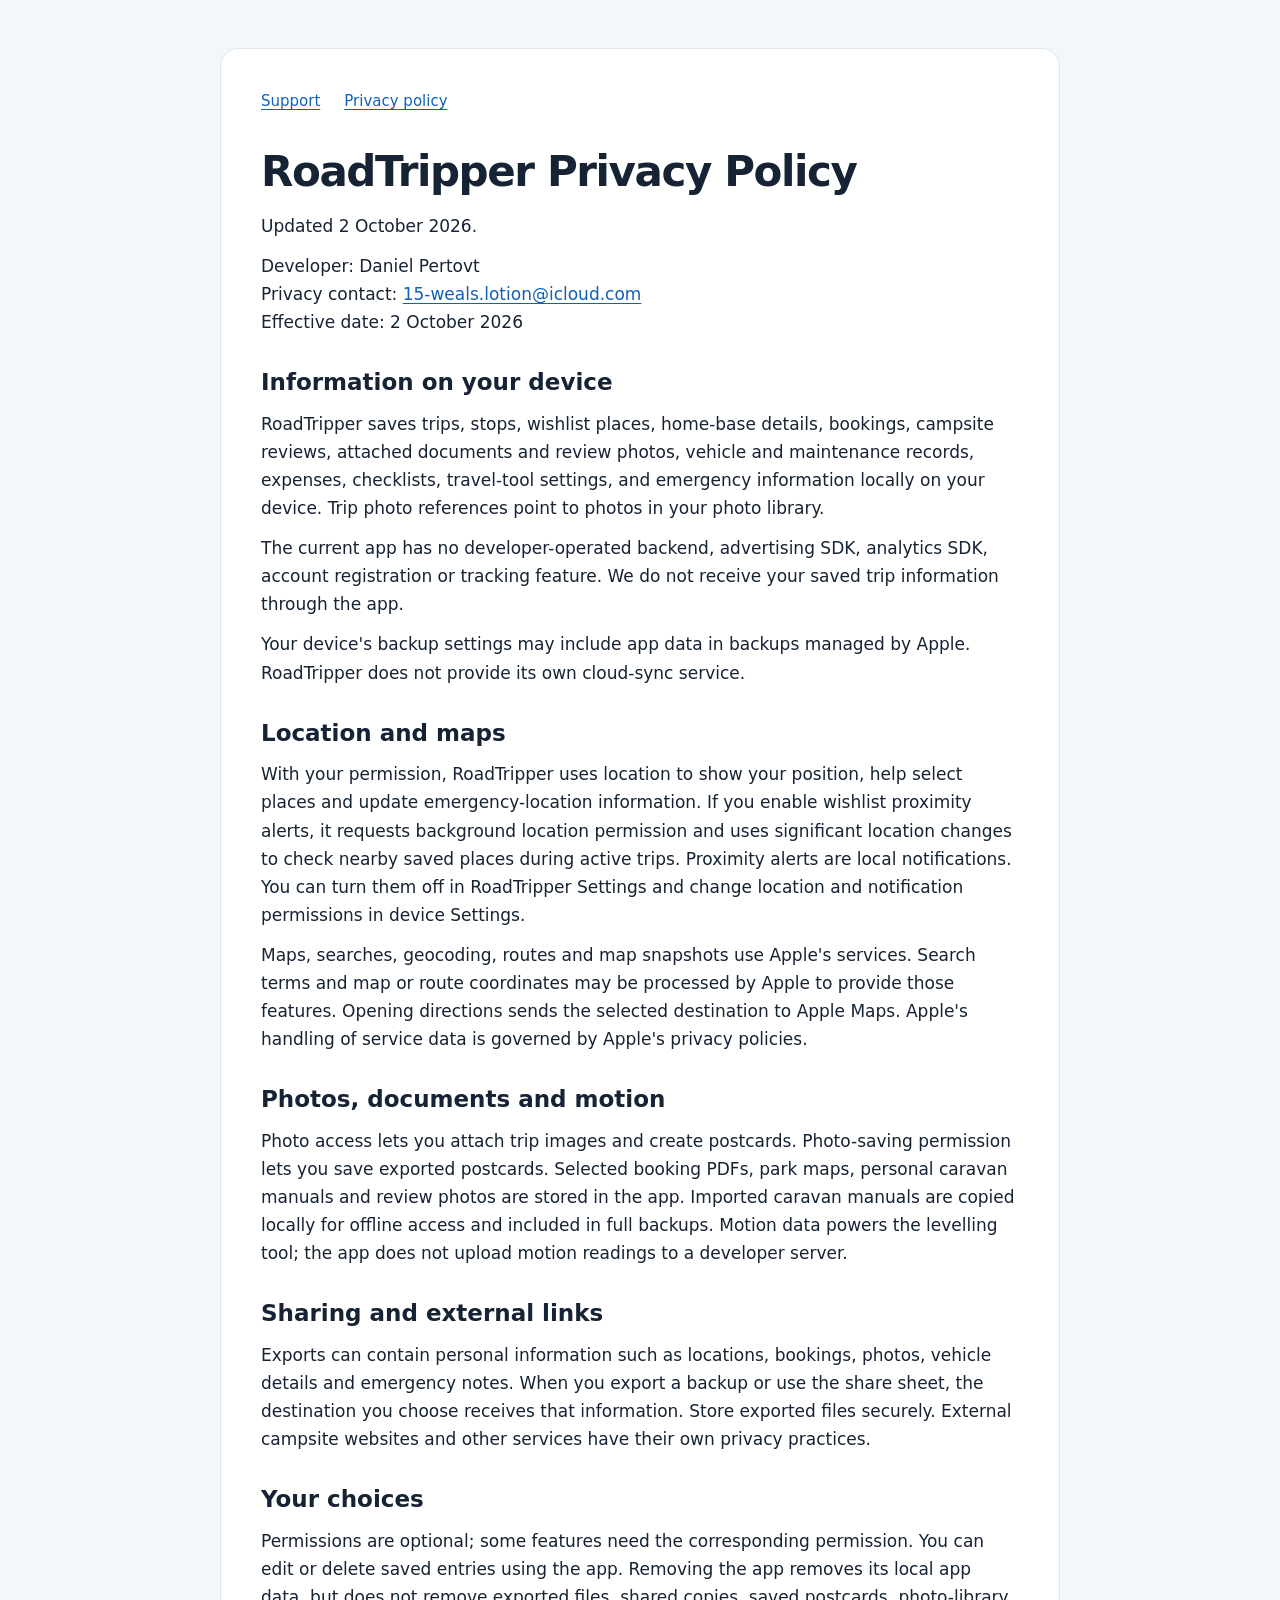
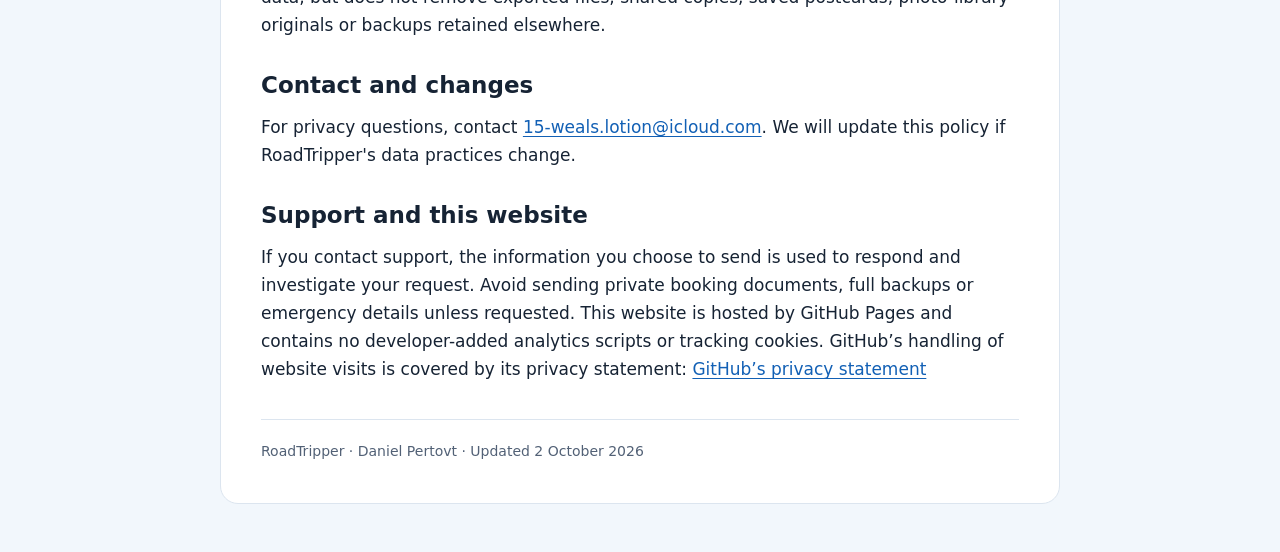
==== privacy.html @ fd76bce9 "Publish RoadTripper support and privacy pages" ====
<!doctype html>
<html lang="en-AU"><head><meta charset="utf-8"><meta name="viewport" content="width=device-width,initial-scale=1"><title>Privacy Policy | RoadTripper</title><link rel="stylesheet" href="site.css"></head><body><main><nav aria-label="Site navigation"><a href="./">Support</a><a href="privacy.html">Privacy policy</a></nav>
<h1>RoadTripper Privacy Policy</h1>
<p>Updated 2 October 2026.</p>
<p>Developer: Daniel Pertovt<br>Privacy contact: <a href="mailto:15-weals.lotion@icloud.com">15-weals.lotion@icloud.com</a><br>Effective date: 2 October 2026</p>
<h2>Information on your device</h2>
<p>RoadTripper saves trips, stops, wishlist places, home-base details, bookings, campsite reviews, attached documents and review photos, vehicle and maintenance records, expenses, checklists, travel-tool settings, and emergency information locally on your device. Trip photo references point to photos in your photo library.</p>
<p>The current app has no developer-operated backend, advertising SDK, analytics SDK, account registration or tracking feature. We do not receive your saved trip information through the app.</p>
<p>Your device&#x27;s backup settings may include app data in backups managed by Apple. RoadTripper does not provide its own cloud-sync service.</p>
<h2>Location and maps</h2>
<p>With your permission, RoadTripper uses location to show your position, help select places and update emergency-location information. If you enable wishlist proximity alerts, it requests background location permission and uses significant location changes to check nearby saved places during active trips. Proximity alerts are local notifications. You can turn them off in RoadTripper Settings and change location and notification permissions in device Settings.</p>
<p>Maps, searches, geocoding, routes and map snapshots use Apple&#x27;s services. Search terms and map or route coordinates may be processed by Apple to provide those features. Opening directions sends the selected destination to Apple Maps. Apple&#x27;s handling of service data is governed by Apple&#x27;s privacy policies.</p>
<h2>Photos, documents and motion</h2>
<p>Photo access lets you attach trip images and create postcards. Photo-saving permission lets you save exported postcards. Selected booking PDFs, park maps, personal caravan manuals and review photos are stored in the app. Imported caravan manuals are copied locally for offline access and included in full backups. Motion data powers the levelling tool; the app does not upload motion readings to a developer server.</p>
<h2>Sharing and external links</h2>
<p>Exports can contain personal information such as locations, bookings, photos, vehicle details and emergency notes. When you export a backup or use the share sheet, the destination you choose receives that information. Store exported files securely. External campsite websites and other services have their own privacy practices.</p>
<h2>Your choices</h2>
<p>Permissions are optional; some features need the corresponding permission. You can edit or delete saved entries using the app. Removing the app removes its local app data, but does not remove exported files, shared copies, saved postcards, photo-library originals or backups retained elsewhere.</p>
<h2>Contact and changes</h2>
<p>For privacy questions, contact <a href="mailto:15-weals.lotion@icloud.com">15-weals.lotion@icloud.com</a>. We will update this policy if RoadTripper&#x27;s data practices change.</p>
<h2>Support and this website</h2>
<p>If you contact support, the information you choose to send is used to respond and investigate your request. Avoid sending private booking documents, full backups or emergency details unless requested. This website is hosted by GitHub Pages and contains no developer-added analytics scripts or tracking cookies. GitHub’s handling of website visits is covered by its privacy statement: <a href="https://docs.github.com/en/site-policy/privacy-policies/github-general-privacy-statement">GitHub’s privacy statement</a></p>
<footer>RoadTripper · Daniel Pertovt · Updated 2 October 2026</footer></main></body></html>
---- site.css ----
:root{color-scheme:light dark;--blue:#1260b5;--paper:#fff;--ink:#162334;--muted:#526176;--line:#dce5ef;--wash:#f2f7fc}*{box-sizing:border-box}body{margin:0;background:var(--wash);color:var(--ink);font:17px/1.65 system-ui,-apple-system,BlinkMacSystemFont,sans-serif}main{max-width:840px;margin:48px auto;padding:40px;background:var(--paper);border:1px solid var(--line);border-radius:18px}nav{display:flex;gap:24px;flex-wrap:wrap;font-size:15px}a{color:var(--blue);text-underline-offset:3px}h1{font-size:42px;line-height:1.15;margin:34px 0 16px;letter-spacing:-1.4px}h2{font-size:23px;margin:32px 0 10px;line-height:1.3}p,ul,ol{margin:12px 0}.lead{font-size:21px;color:var(--muted)}.small,footer{font-size:14px;color:var(--muted)}footer{margin-top:36px;padding-top:20px;border-top:1px solid var(--line)}.callout{padding:16px 20px;background:var(--wash);border-radius:10px}@media(max-width:600px){main{margin:16px;padding:24px}h1{font-size:34px}}@media(prefers-color-scheme:dark){:root{--blue:#79b8ff;--paper:#152031;--ink:#e9f0f8;--muted:#b1bfd1;--line:#324357;--wash:#0c1522}}
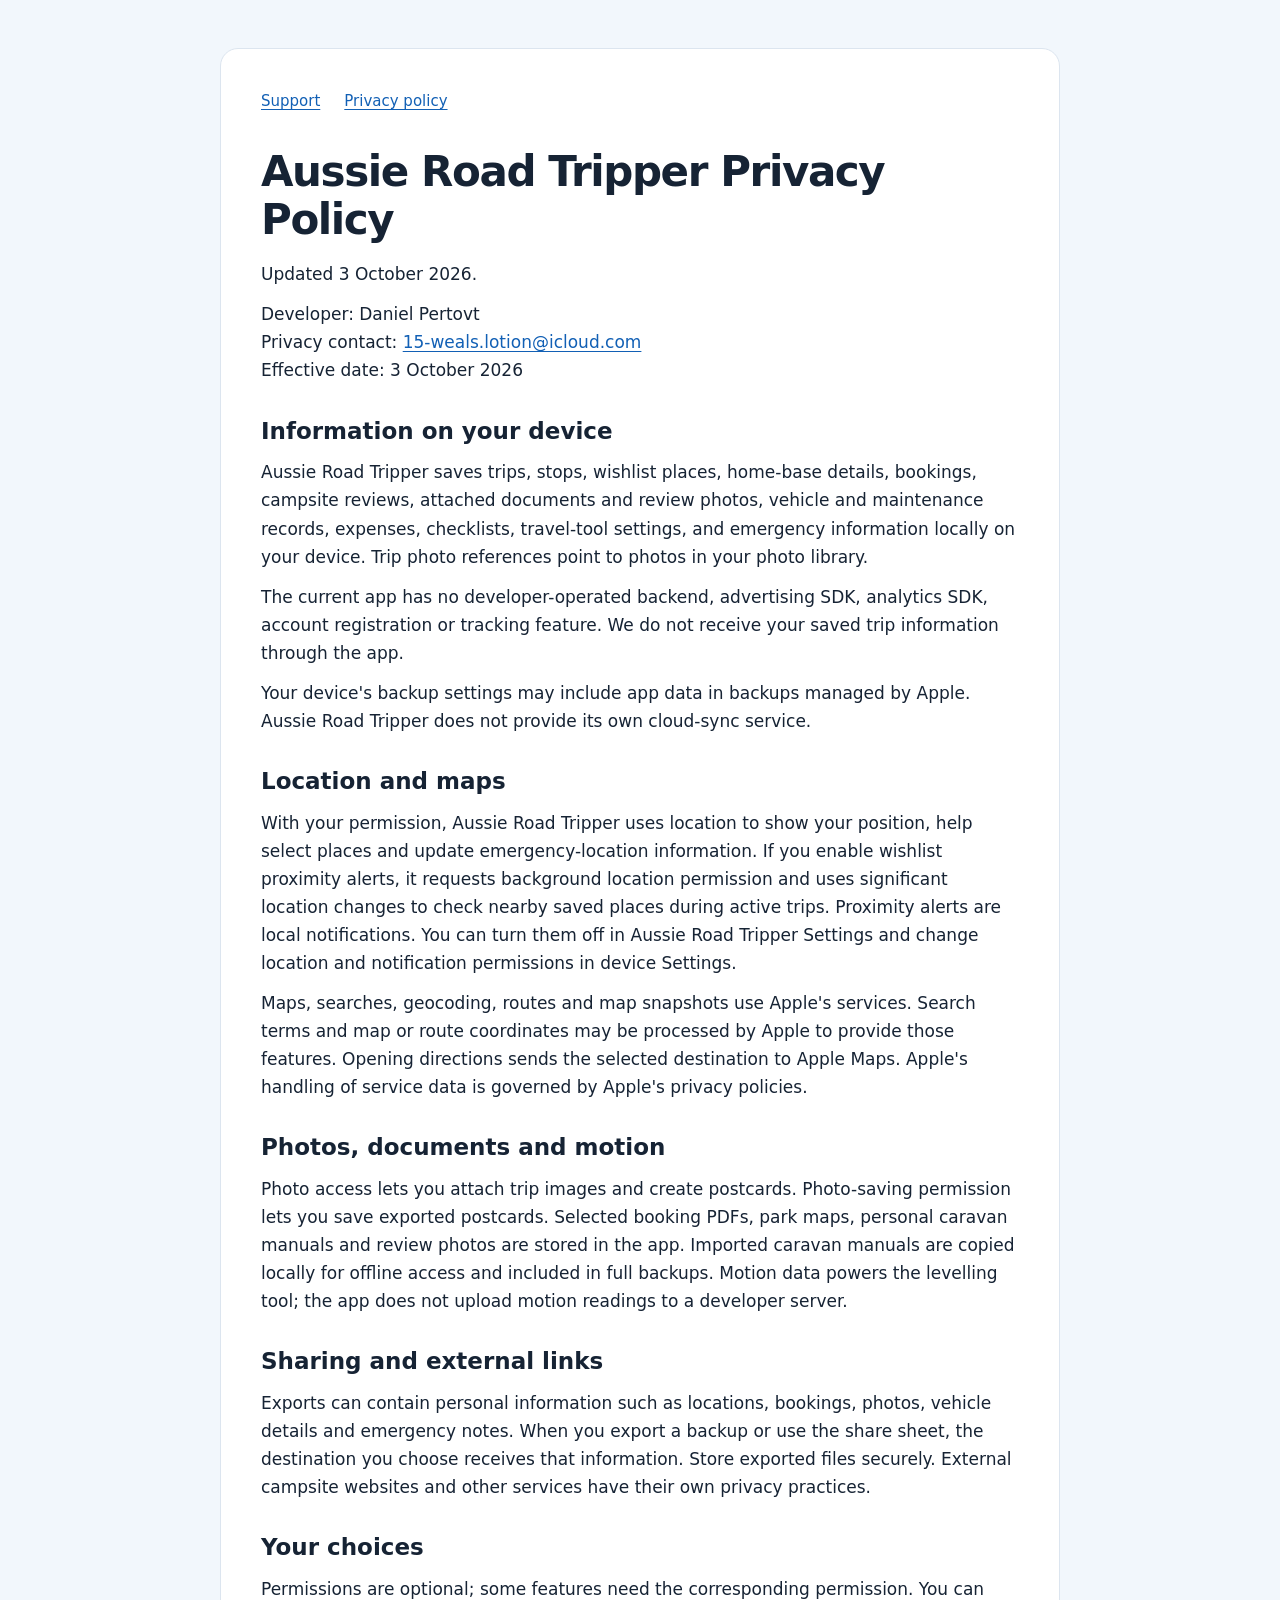
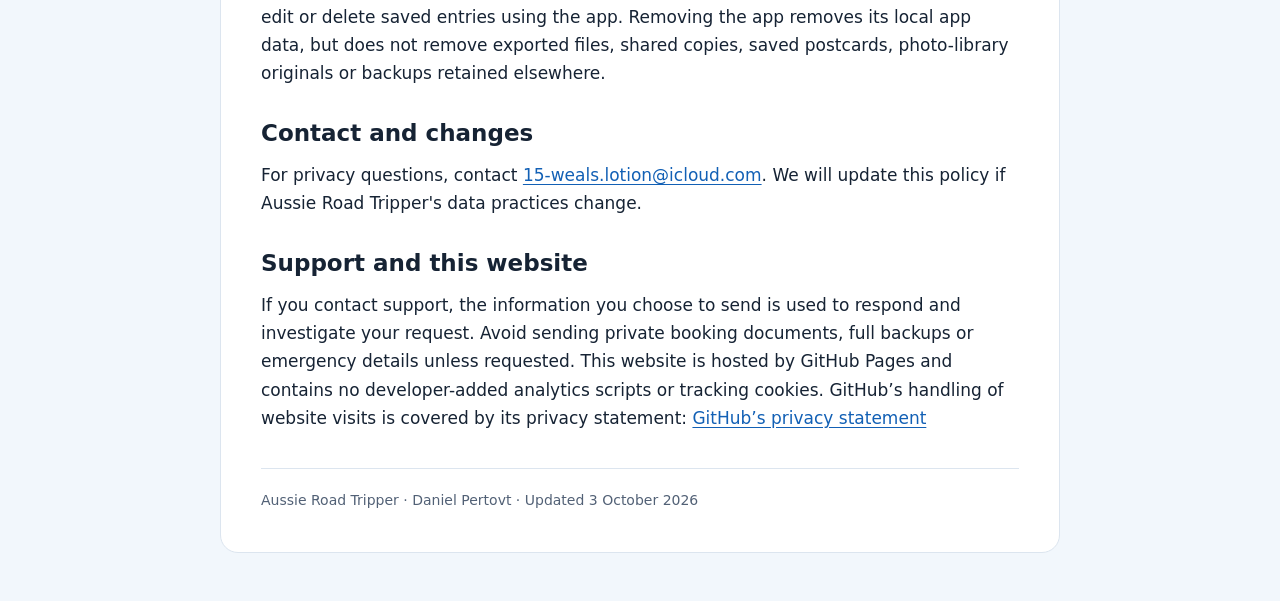
==== commit e72b710c: "Rename app to Aussie Road Tripper" ====
--- a/privacy.html
+++ b/privacy.html
@@ -1,14 +1,14 @@
 <!doctype html>
-<html lang="en-AU"><head><meta charset="utf-8"><meta name="viewport" content="width=device-width,initial-scale=1"><title>Privacy Policy | RoadTripper</title><link rel="stylesheet" href="site.css"></head><body><main><nav aria-label="Site navigation"><a href="./">Support</a><a href="privacy.html">Privacy policy</a></nav>
-<h1>RoadTripper Privacy Policy</h1>
-<p>Updated 2 October 2026.</p>
-<p>Developer: Daniel Pertovt<br>Privacy contact: <a href="mailto:15-weals.lotion@icloud.com">15-weals.lotion@icloud.com</a><br>Effective date: 2 October 2026</p>
+<html lang="en-AU"><head><meta charset="utf-8"><meta name="viewport" content="width=device-width,initial-scale=1"><title>Privacy Policy | Aussie Road Tripper</title><link rel="stylesheet" href="site.css"></head><body><main><nav aria-label="Site navigation"><a href="./">Support</a><a href="privacy.html">Privacy policy</a></nav>
+<h1>Aussie Road Tripper Privacy Policy</h1>
+<p>Updated 3 October 2026.</p>
+<p>Developer: Daniel Pertovt<br>Privacy contact: <a href="mailto:15-weals.lotion@icloud.com">15-weals.lotion@icloud.com</a><br>Effective date: 3 October 2026</p>
 <h2>Information on your device</h2>
-<p>RoadTripper saves trips, stops, wishlist places, home-base details, bookings, campsite reviews, attached documents and review photos, vehicle and maintenance records, expenses, checklists, travel-tool settings, and emergency information locally on your device. Trip photo references point to photos in your photo library.</p>
+<p>Aussie Road Tripper saves trips, stops, wishlist places, home-base details, bookings, campsite reviews, attached documents and review photos, vehicle and maintenance records, expenses, checklists, travel-tool settings, and emergency information locally on your device. Trip photo references point to photos in your photo library.</p>
 <p>The current app has no developer-operated backend, advertising SDK, analytics SDK, account registration or tracking feature. We do not receive your saved trip information through the app.</p>
-<p>Your device&#x27;s backup settings may include app data in backups managed by Apple. RoadTripper does not provide its own cloud-sync service.</p>
+<p>Your device&#x27;s backup settings may include app data in backups managed by Apple. Aussie Road Tripper does not provide its own cloud-sync service.</p>
 <h2>Location and maps</h2>
-<p>With your permission, RoadTripper uses location to show your position, help select places and update emergency-location information. If you enable wishlist proximity alerts, it requests background location permission and uses significant location changes to check nearby saved places during active trips. Proximity alerts are local notifications. You can turn them off in RoadTripper Settings and change location and notification permissions in device Settings.</p>
+<p>With your permission, Aussie Road Tripper uses location to show your position, help select places and update emergency-location information. If you enable wishlist proximity alerts, it requests background location permission and uses significant location changes to check nearby saved places during active trips. Proximity alerts are local notifications. You can turn them off in Aussie Road Tripper Settings and change location and notification permissions in device Settings.</p>
 <p>Maps, searches, geocoding, routes and map snapshots use Apple&#x27;s services. Search terms and map or route coordinates may be processed by Apple to provide those features. Opening directions sends the selected destination to Apple Maps. Apple&#x27;s handling of service data is governed by Apple&#x27;s privacy policies.</p>
 <h2>Photos, documents and motion</h2>
 <p>Photo access lets you attach trip images and create postcards. Photo-saving permission lets you save exported postcards. Selected booking PDFs, park maps, personal caravan manuals and review photos are stored in the app. Imported caravan manuals are copied locally for offline access and included in full backups. Motion data powers the levelling tool; the app does not upload motion readings to a developer server.</p>
@@ -17,7 +17,7 @@
 <h2>Your choices</h2>
 <p>Permissions are optional; some features need the corresponding permission. You can edit or delete saved entries using the app. Removing the app removes its local app data, but does not remove exported files, shared copies, saved postcards, photo-library originals or backups retained elsewhere.</p>
 <h2>Contact and changes</h2>
-<p>For privacy questions, contact <a href="mailto:15-weals.lotion@icloud.com">15-weals.lotion@icloud.com</a>. We will update this policy if RoadTripper&#x27;s data practices change.</p>
+<p>For privacy questions, contact <a href="mailto:15-weals.lotion@icloud.com">15-weals.lotion@icloud.com</a>. We will update this policy if Aussie Road Tripper&#x27;s data practices change.</p>
 <h2>Support and this website</h2>
 <p>If you contact support, the information you choose to send is used to respond and investigate your request. Avoid sending private booking documents, full backups or emergency details unless requested. This website is hosted by GitHub Pages and contains no developer-added analytics scripts or tracking cookies. GitHub’s handling of website visits is covered by its privacy statement: <a href="https://docs.github.com/en/site-policy/privacy-policies/github-general-privacy-statement">GitHub’s privacy statement</a></p>
-<footer>RoadTripper · Daniel Pertovt · Updated 2 October 2026</footer></main></body></html>
+<footer>Aussie Road Tripper · Daniel Pertovt · Updated 3 October 2026</footer></main></body></html>
